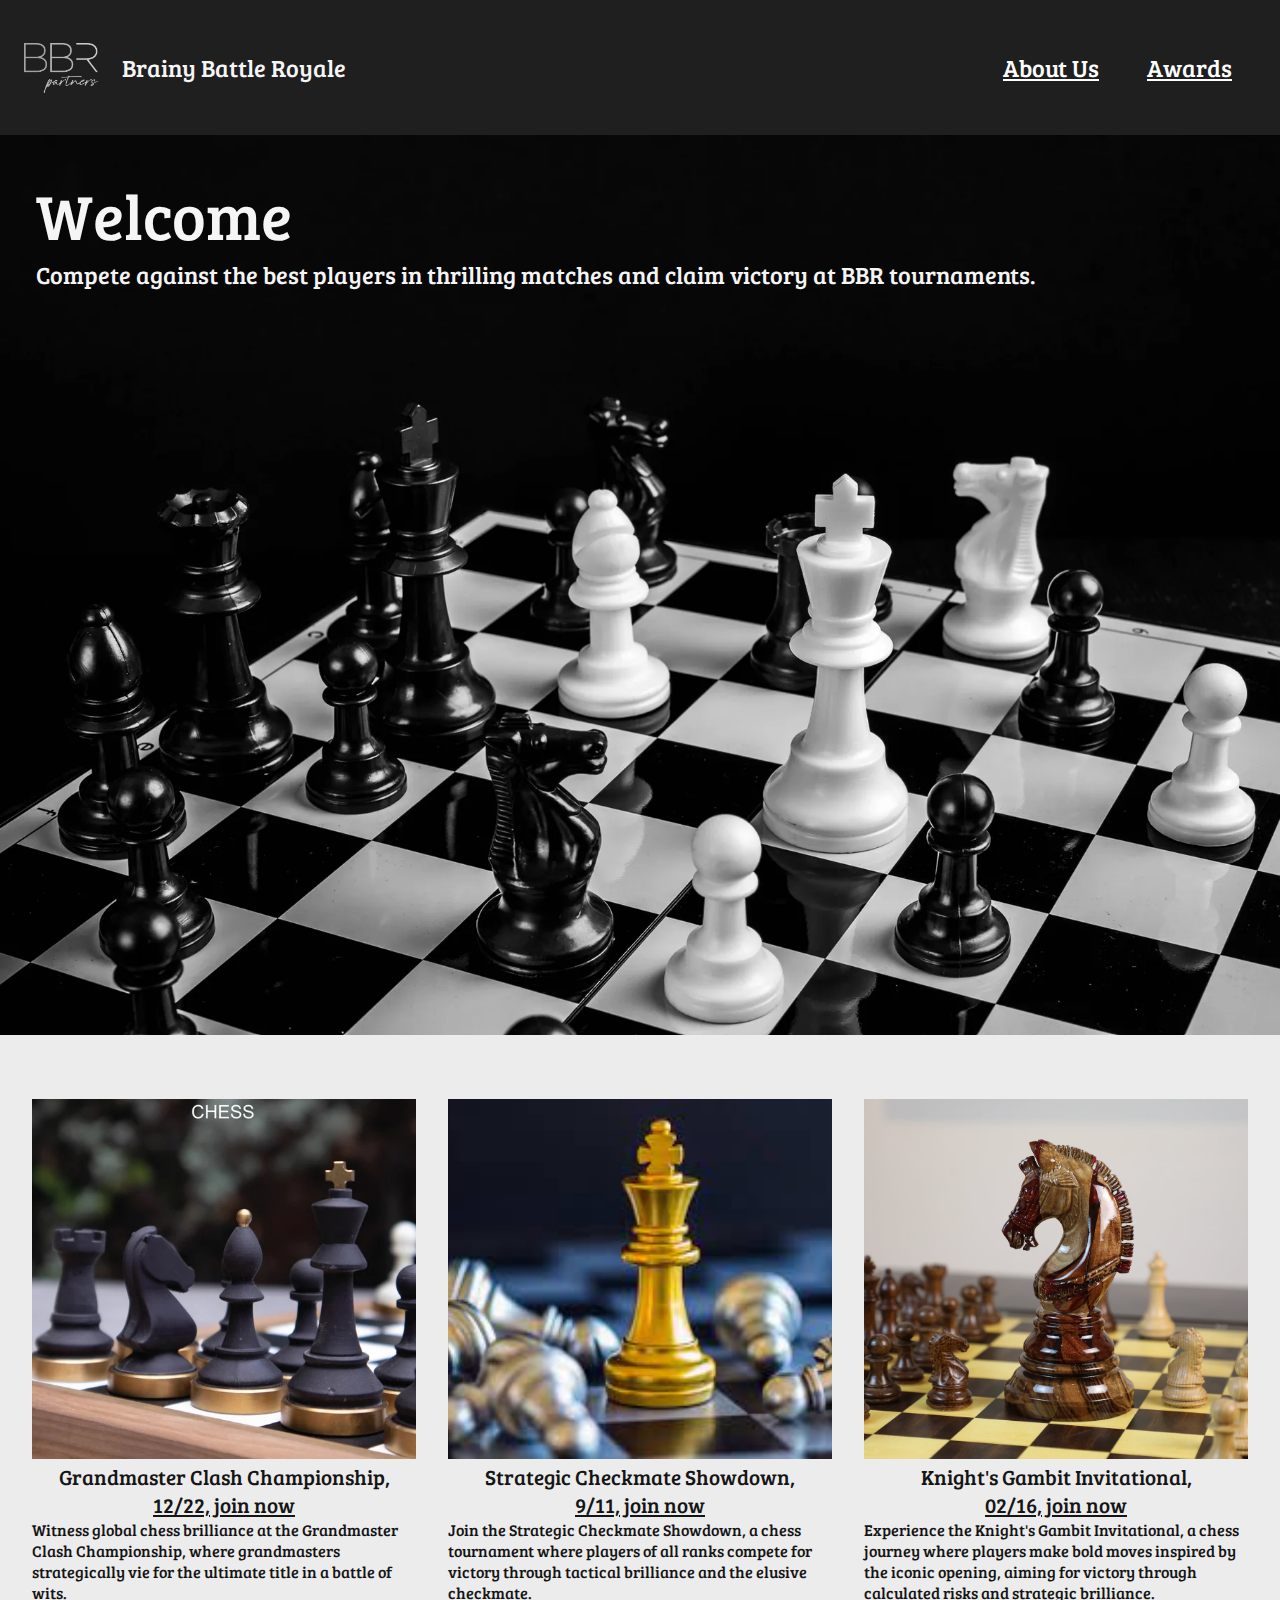
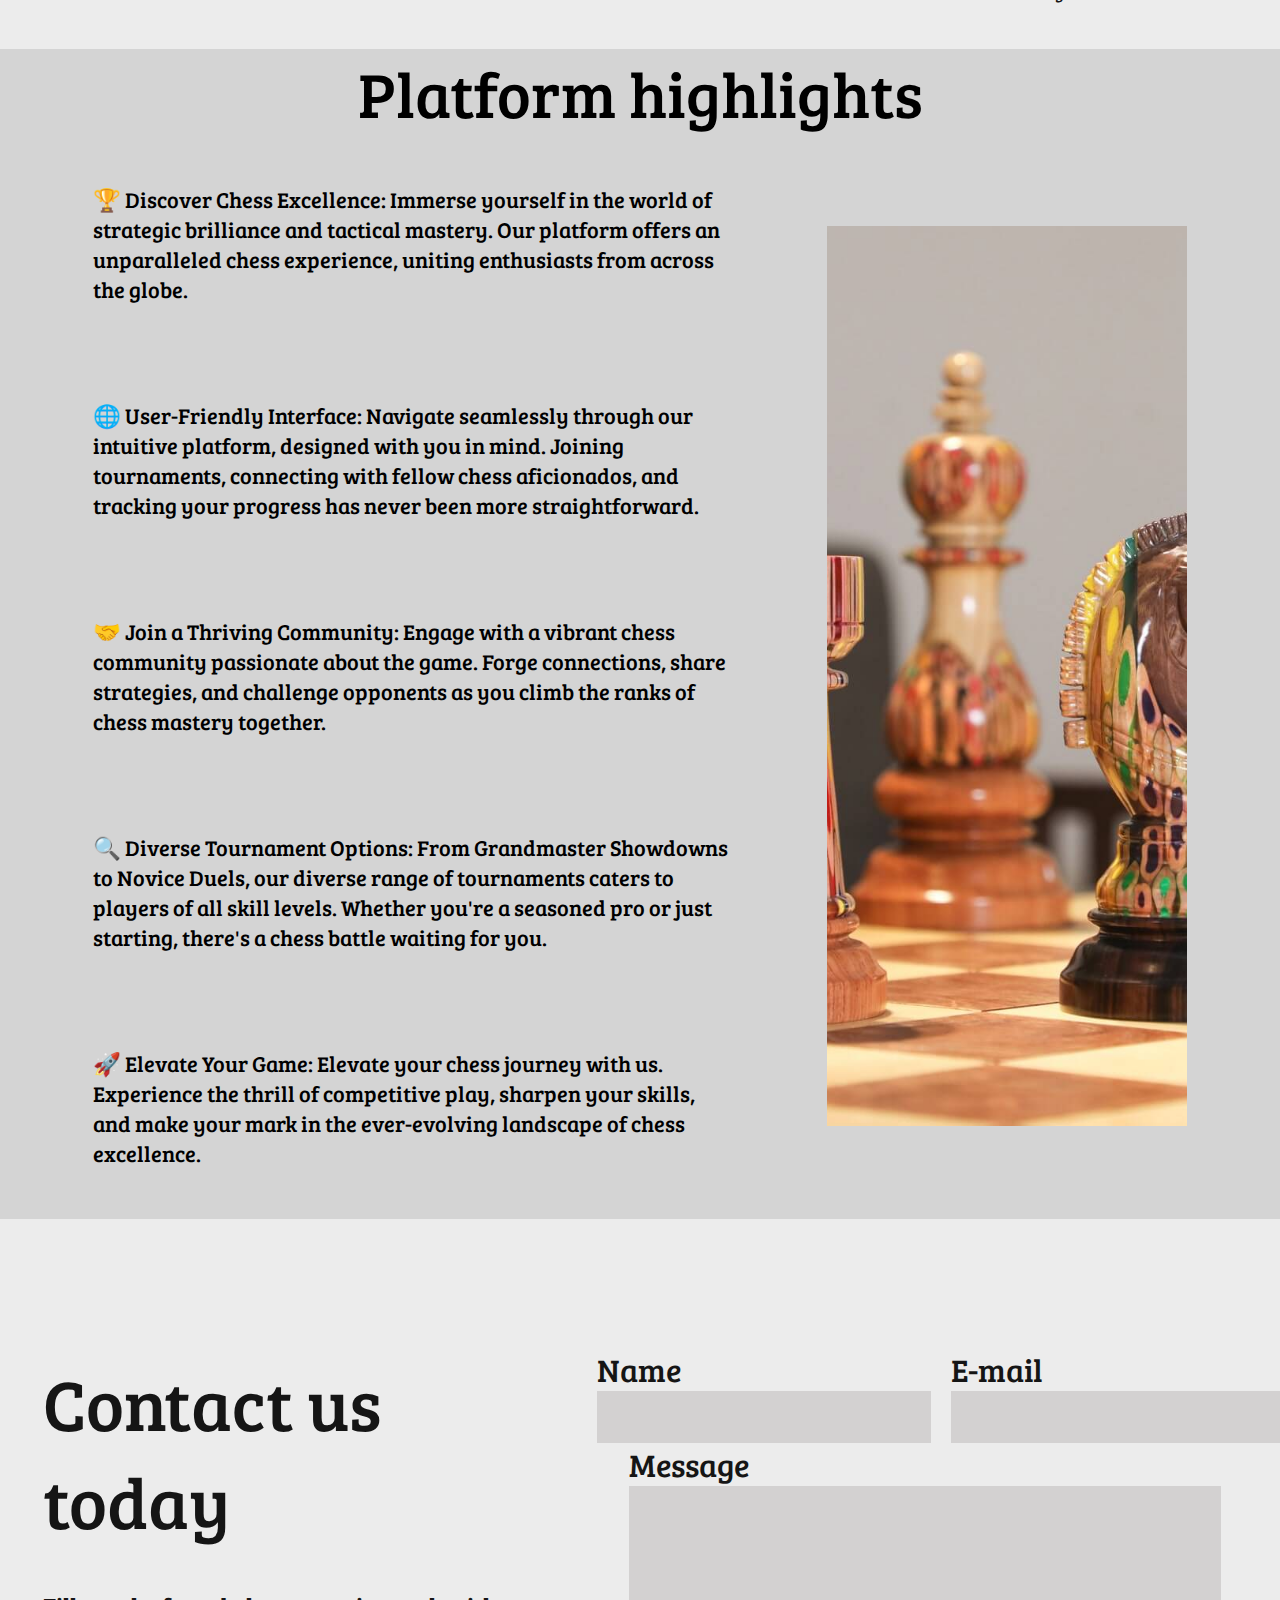
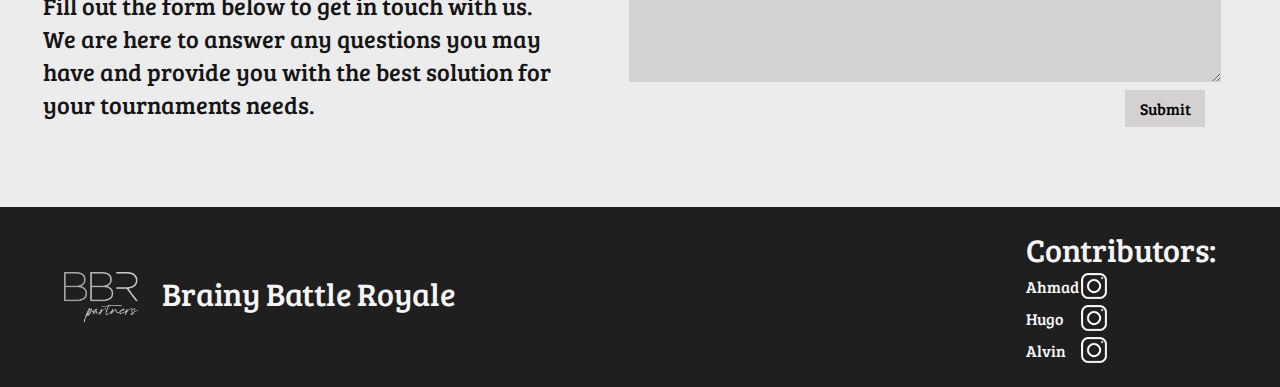
==== index.html @ 762f39c5 "remove pic from link" ====
<!DOCTYPE html>
<html lang="en">
  <head>
    <meta charset="UTF-8" />
    <meta http-equiv="X-UA-Compatible" content="IE=edge" />
    <meta name="viewport" content="width=device-width, initial-scale=1.0" />
    <title>BBR</title>
    <link rel="stylesheet" href="style.css" />
    <script src="index.js" defer></script>
  </head>
  <body>
    <header>
      <div class="left">
        <img src="assets/WhiteBBRLogo.png" alt="Logo" class="logo" />
        <div class="logo-name">Brainy Battle Royale</div>
      </div>

      <ul>
        <li><a href="AboutUs.html">About Us</a></li>
        <li><a href="Awardsindex.html">Awards</a></li>
      </ul>
    </header>

    <div class="hero">
      <img src="assets/ElegantChessImage.jpg" alt="" class="welcome-image" />
      <div class="welcome-text">
        <div class="title">Welcome</div>
        <div class="sub">
          Compete against the best players in thrilling matches and claim
          victory at BBR tournaments.
        </div>
      </div>
    </div>

    <main>
      <div class="card-container">
        <div class="card">
            <img src="assets/ChessPreiumSet.png" alt="" class="image-card" />
            <div class="tournament-info">
                <div class="tournament-title">
                    Grandmaster Clash Championship,
                    <a href="" class="join">12/22, join now</a>
                  </div>
                  <div class="tournament-text">
                      Witness global chess brilliance at the Grandmaster Clash
                      Championship, where grandmasters strategically vie for the ultimate
                      title in a battle of wits.
                  </div>
              </div>
        </div>
        <div class="card">
            <img src="assets/strategy.jpg" alt="" class="image-card" />
          <div class="tournament-info">
            <div class="tournament-title">
              Strategic Checkmate Showdown,
              <a href="" class="join">9/11, join now</a>
            </div>
            <div class="tournament-text">
              Join the Strategic Checkmate Showdown, a chess tournament where players of 
              all ranks compete for victory through tactical brilliance and the elusive checkmate.
            </div>
          </div>
        </div>
        <div class="card">
            <img src="assets/knight.jpg" alt="" class="image-card" />
            <div class="tournament-info">
                <div class="tournament-title">
                    Knight's Gambit Invitational,
                    <a href="" class="join">02/16, join now</a>
                  </div>
                  <div class="tournament-text">
                      Experience the Knight's Gambit Invitational, a chess journey where players make bold moves 
                      inspired by the iconic opening, aiming for victory through calculated risks and strategic brilliance.
                  </div>
              </div>
        </div>
      </div>

      <div class="highlights-container">
        <div class="title">Platform highlights</div>
        <div class="highlights">
          <div class="highlight-text-container">
            <span class="highlight-text">🏆 Discover Chess Excellence: Immerse yourself in the world of strategic brilliance and tactical mastery. Our platform offers an unparalleled chess experience, uniting enthusiasts from across the globe.</span>
            <span class="highlight-text">🌐 User-Friendly Interface: Navigate seamlessly through our intuitive platform, designed with you in mind. Joining tournaments, connecting with fellow chess aficionados, and tracking your progress has never been more straightforward.</span>
            <span class="highlight-text">🤝 Join a Thriving Community: Engage with a vibrant chess community passionate about the game. Forge connections, share strategies, and challenge opponents as you climb the ranks of chess mastery together.          </span>
            <span class="highlight-text">🔍 Diverse Tournament Options: From Grandmaster Showdowns to Novice Duels, our diverse range of tournaments caters to players of all skill levels. Whether you're a seasoned pro or just starting, there's a chess battle waiting for you.</span>
            <span class="highlight-text">🚀 Elevate Your Game: Elevate your chess journey with us. Experience the thrill of competitive play, sharpen your skills, and make your mark in the ever-evolving landscape of chess excellence.</span>
          </div>
          <img src="assets/GiantColouredPieces.jpg" alt="">
        </div>
      </div>
    </main>

    <footer>
        <div class="contact-container">
            <div class="contact-text-container">
                <div class="contact-title">Contact us today</div>
                <div class="contact-text">
                    Fill out the form below to get in touch with us. We are here 
                    to answer any questions you may have and provide you with 
                    the best solution for your tournaments needs.
                </div>
            </div>
            <form>
                <div class="top-form">
                    <div class="name-container">
                        <label for="name" >Name</label>
                        <input type="text" name="name" id="name" class="input">
                    </div>

                    <div class="email-container">
                        <label for="email">E-mail</label>
                        <input type="email" name="email" id="email" class="input">
                    </div>
                </div>
                <div class="bottom">
                    <label for="message">Message</label>
                    <textarea name="message" id="message" class="input"></textarea>
                </div>
                <button type="submit" class="submit">Submit</button>
            </form>
        </div>

        <div class="credits">
            <div class="left-credits">
                <img src="assets/WhiteBBRLogo.png" alt="Logo" class="logo-bottom" />
                <div class="logo-name">Brainy Battle Royale</div>
            </div>
            <div class="credit-right">
                <div class="credit-contributors">Contributors:</div>
                <div class="link-section">
                  <div class="link-name">
                    <span>Ahmad</span>
                    <span>Hugo</span>
                    <span>Alvin</span>
                  </div>
                  <div class="link-container">
                    <a target="_blank" href="https://www.instagram.com/ahmad.nocap/"><img src="assets/whiteinstagram.png" alt="" class="ig"></a>
                    <a target="_blank" href="https://www.instagram.com/hugowilinski/"><img src="assets/whiteinstagram.png" alt="" class="ig"></a>
                    <a target="_blank" href="https://www.youtube.com/watch?v=dQw4w9WgXcQ&ab_channel=RickAstley"><img src="assets/whiteinstagram.png" alt="" class="ig"></a>
                  </div>
                </div>
            </div>
        </div>
      <!--
        Onsdag: Gör footer & leta efter bild till platform highligts, tid över, kör media queries
        Torsdag: Gör klart media queries och javascript popups
      -->
    </footer>
  </body>
</html>
---- style.css ----
:root {
    --black: rgb(21,21,21);
    --dark-gray: rgb(31,31,31);
    --white: rgb(245,245,245);
    --darker-white: rgb(236, 236, 236);
}

body {
  font-family: bree-serif;
  margin: 0px;
  color: var(--white);
  background: var(--darker-white);
  overflow-x: hidden;
}

@font-face {
  font-family: bree-serif;
  src: url("assets/BreeSerif-Regular.ttf");
}

.flex {
  display: flex;
}
header {
  background: var(--dark-gray);
  height: 15vh;
  display: flex;
  justify-content: space-between;
  padding: 0px 24px;
}

header .left,
header ul {
  display: flex;
  align-items: center;
}
.position {
  display: flex;
  position: absolute;
}

.size {
  width: 100vw;
  height: 50px;
}

header ul li {
  margin: 24px;
  list-style: none;
  color: var(--white);
}

header a {
  color: white;
  font-size: 1.5em;
}

.logo-name {
  margin-left: 24px;
  font-size: 1.5em;
}

.logo {
  height: 50px;
  transition: all 200ms ease-in-out;
}

.logo-bottom {
    height: 50px;
}

.hero {
  display: flex;
  height: 100vh;
}

img {
  object-fit: cover;
}

.welcome-image {
  background: rgba(0, 0, 0, 0.5);
  width: 100vw;
  height: 100vh;
  object-fit: cover;
}

.right {
  color: var(--black);
}

.welcome-text {
  position: absolute;
  margin: 36px;
}

.title {
  font-size: 4em;
}

.sub {
  font-size: 1.5em;
}

.card-container {
  height: 50vh;
  display: flex;
  justify-content: space-evenly;
  margin-top: 32px;
}

main {
  height: 200vh;
  display: flex;
  flex-direction: column;
  justify-content: space-between;
  margin-top: 32px;
}

.card {
  color: var(--black);
  width: 30vw;
  height: 40vh;
}

.tournament-title a {
  color: var(--black);
}

.image-card {
  width: 30vw;
  height: 40vh;
}

.tournament-title {
  font-size: 1.3em;
  display: flex;
  flex-direction: column;
  justify-content: center;
  align-items: center;
}

.highlights-container {
  color: black;
  margin-bottom: 48px;
  height: 130vh;
  width: 100vw;
  background: rgba(0, 0, 0, 0.1);
}

.highlights-container .title {
  text-align: center;
}

.highlights {
  height: 120vh;
  display: flex;
  align-items: center;
  justify-content: space-evenly;
}

.highlights img {
  height: 100vh;
  width: 40vh;
  text-align: center;
}

.highlight-text-container {
  height: 100vh;
  display: flex;
  font-size: 1.4em;
  height: inherit;
  flex-direction: column;
  justify-content: space-around;
}

.highlight-text {
  width: 50vw;
}

/*FOOTER STYLE*/

footer {
  background: var(--dark-gray);
  height: 80vh;
}

.contact-container {
  height: 60vh;
  display: flex;
  justify-content: space-evenly;
  align-items: center;
  background: var(--darker-white);
  color: var(--black);
}

.credits {
  display: flex;
  justify-content: space-between;
  height: 20vh;
  width: 100vw;
  align-items: center;
}

.contact-text {
  display: flex;
}

.contact-title {
  font-size: 3em;
}

.contact-text-container {
  font-size: 1.5em;
  width: 40vw;
  display: flex;
  flex-direction: column;
  justify-content: space-evenly;
  height: 50vh;
}

form {
  height: 50vh;
  width: 50vw;
  display: flex;
  flex-direction: column;
  justify-content: center;
  align-items: center;
}

.top-form {
  display: flex;
  gap: 3%;
  justify-content: space-around;
  width: 100%;
}

.name-container,
.email-container {
  display: flex;
  flex-direction: column;
}

label {
  font-size: 2em;
}

input {
  font-size: 1.5em;
  padding: 0.5em;
  border: none;
  outline: none;
  background: rgba(174, 169, 169, 0.4);
}

.bottom {
  width: 100%;
  display: flex;
  flex-direction: column;
  align-items: start;
  margin-left: 10%;
}

textarea {
  border: none;
  padding: 8px;
  font-size: 1.5em;
  outline: none;
  background: rgba(174, 169, 169, 0.4);
  width: 90%;
  height: 20vh;
}

.credit-right a img {
  width: 32px;
}

.left-credits,
.credit-right {
  margin: 0px 5%;
  display: flex;
}

.left-credits .logo-name {
  font-size: 2em;
}

.credit-right {
  display: flex;
  flex-direction: column;
}

.credit-contributors {
  font-size: 2em;
}

.link-section {
  display: flex;
  justify-content: start;
}

.link-name {
  display: flex;
  flex-direction: column;
  justify-content: space-around;
}

.link-container a {
  display: flex;
  justify-content: center;
}

.submit {
  margin-top: 8px;
  width: 80px;
  padding: 8px;
  font-size: 1em;
  border: none;
  background: rgba(174, 169, 169, 0.4);
  font-family: bree-serif;
  align-self: end;
  margin-right: 32px;
  transition: all 200ms ease-in-out;
}

header a {
  color: white;
  font-size: 1.5em;
  transition: all 200ms ease-in-out;
}

header a:hover {
  color: purple;
  font-size: 30px;
}

.ig {
  transition: all 200ms ease-in-out;
}

.ig:hover {
  transform: scale(1.5);
}

.submit:hover {
  transform: scale(1.3);
}

.logo:hover {
  transform: scale(1.4);
}

.input:focus {
    border: 3px solid var(--black);
}

.input {
    transition: all 100ms ease-in-out;
}
/*MEDIA QUERIES*/

@media screen and (max-width: 1000px) {
  .tournament-title {
    font-size: 1.2em;
  }

  .highlight-text {
    font-size: 0.8em;
  }

  .contact-title {
    font-size: 2em;
  }

  label,
  input {
    font-size: 1em;
  }

  .submit {
    width: 100%;
    margin-right: 0px;
  }
}

@media screen and (max-width: 700px) {
  ul li a {
    font-size: 1.3em;
  }

  header ul li {
    margin: 12px;
  }

  .tournament-title {
    font-size: 1em;
  }

  .card-container {
    margin-bottom: 30vh;
  }

  .highlight-text {
    font-size: 0.6em;
  }

  .highlight-text-container {
    justify-content: space-evenly;
  }

  input {
    width: 150px;
  }

  textarea {
    height: 150px;
  }

  .contact-title {
    font-size: 1.5em;
  }

  .contact-container {
    gap: 20px;
  }

  .contact-text {
    font-size: 0.8em;
  }

  .left-credits .logo-name {
    font-size: 1.5em;
  }
}

@media screen and (max-width: 500px) {
  .highlights img {
    display: none;
  }

  .highlights-container .title {
    font-size: 3em;
  }

  .card-container {
    margin-bottom: 40vh;
  }

  .logo-name {
    font-size: 1em;
  }

  ul li a {
    font-size: 0.8em;
  }

  .contact-container {
    flex-direction: column;
    align-items: center;
  }

  .contact-text {
    width: 80vw;
    align-self: center;
  }

  .contact-title {
    width: 80vw;
    align-self: center;
  }

  footer {
    margin-top: 15vh;
  }

  form {
    width: 80vw;
    margin-bottom: 5vh;
  }

  .left-credits .logo-name {
    font-size: 0.8em;
  }

  .credit-contributors {
    font-size: 1.5em;
  }
}

@media screen and (max-width: 500px) {
  ul li a {
    font-size: 0.8em;
  }

  .left {
    width: 150px;
  }

  header ul li {
    margin: 4px;
  }

  ul {
    padding: 0px;
  }

  .card-container {
    margin-bottom: 50vh;
  }

  footer {
    margin-top: 25vh;
  }
}
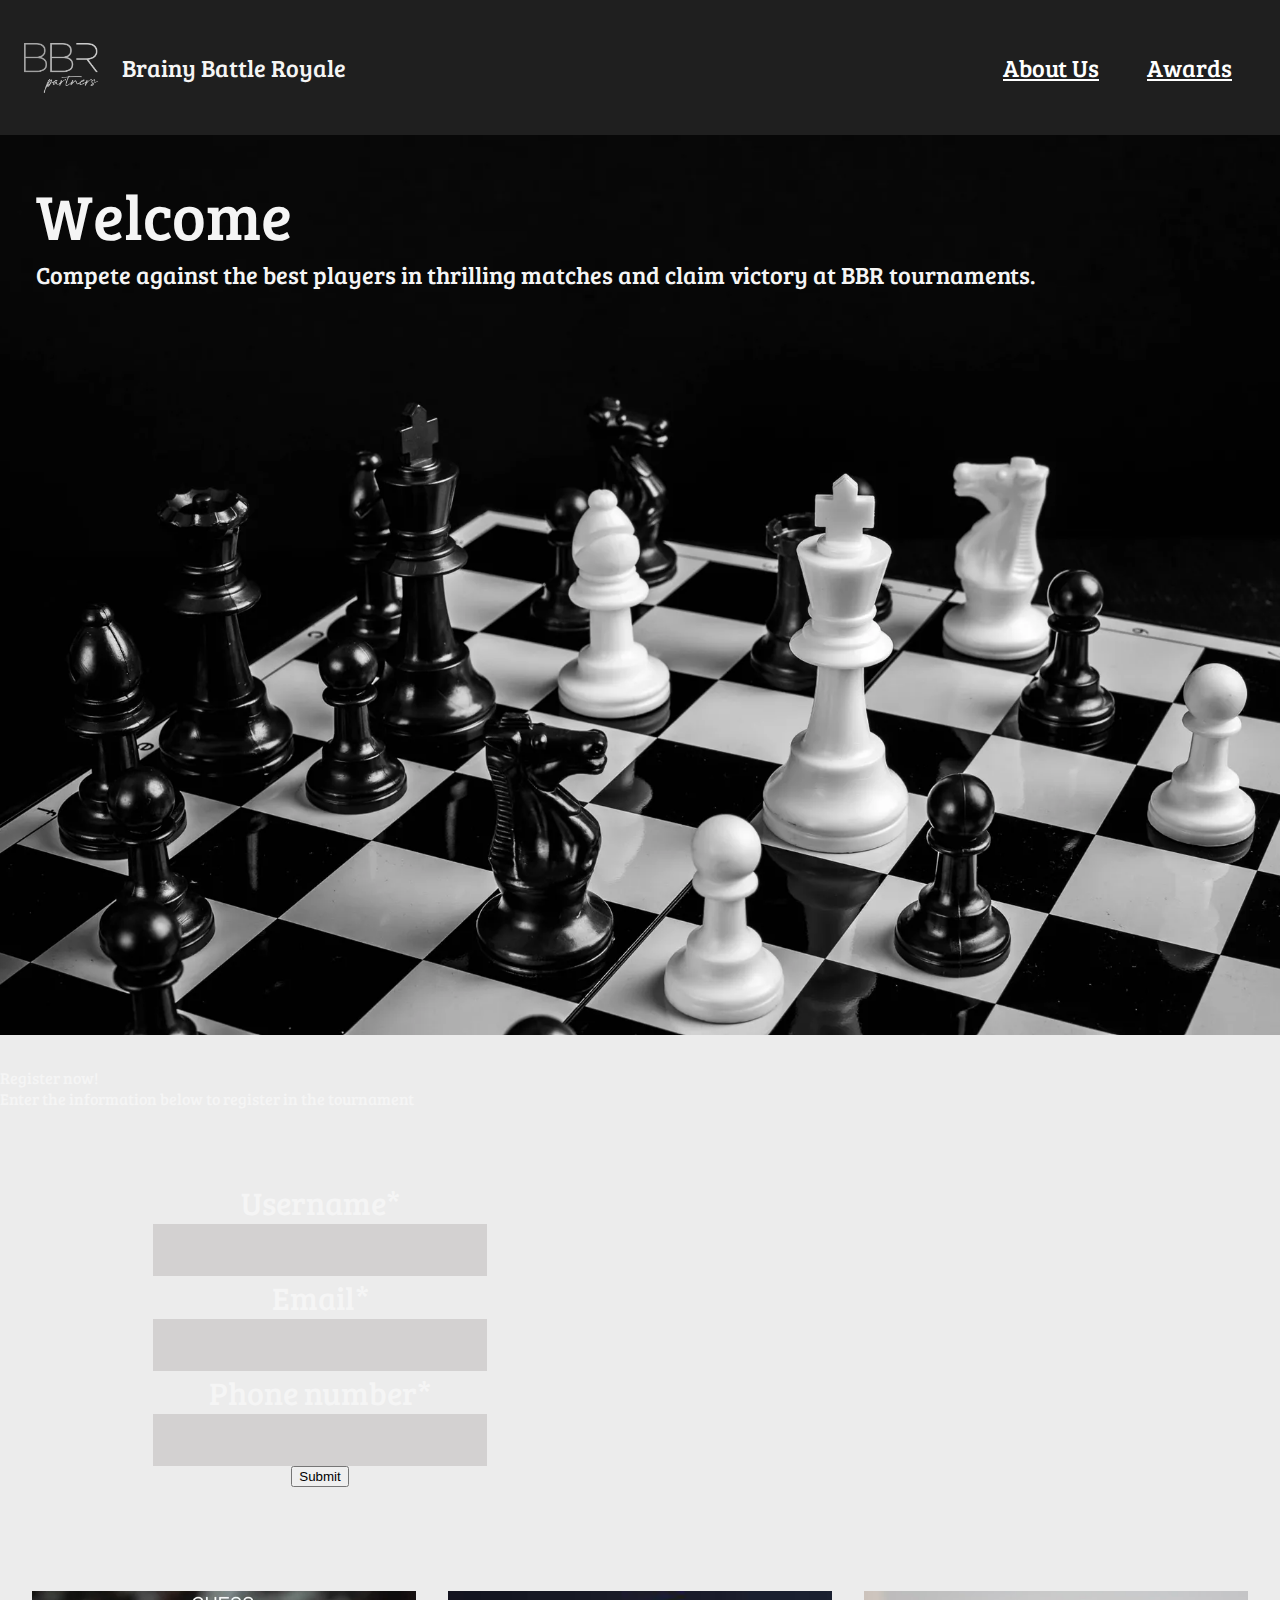
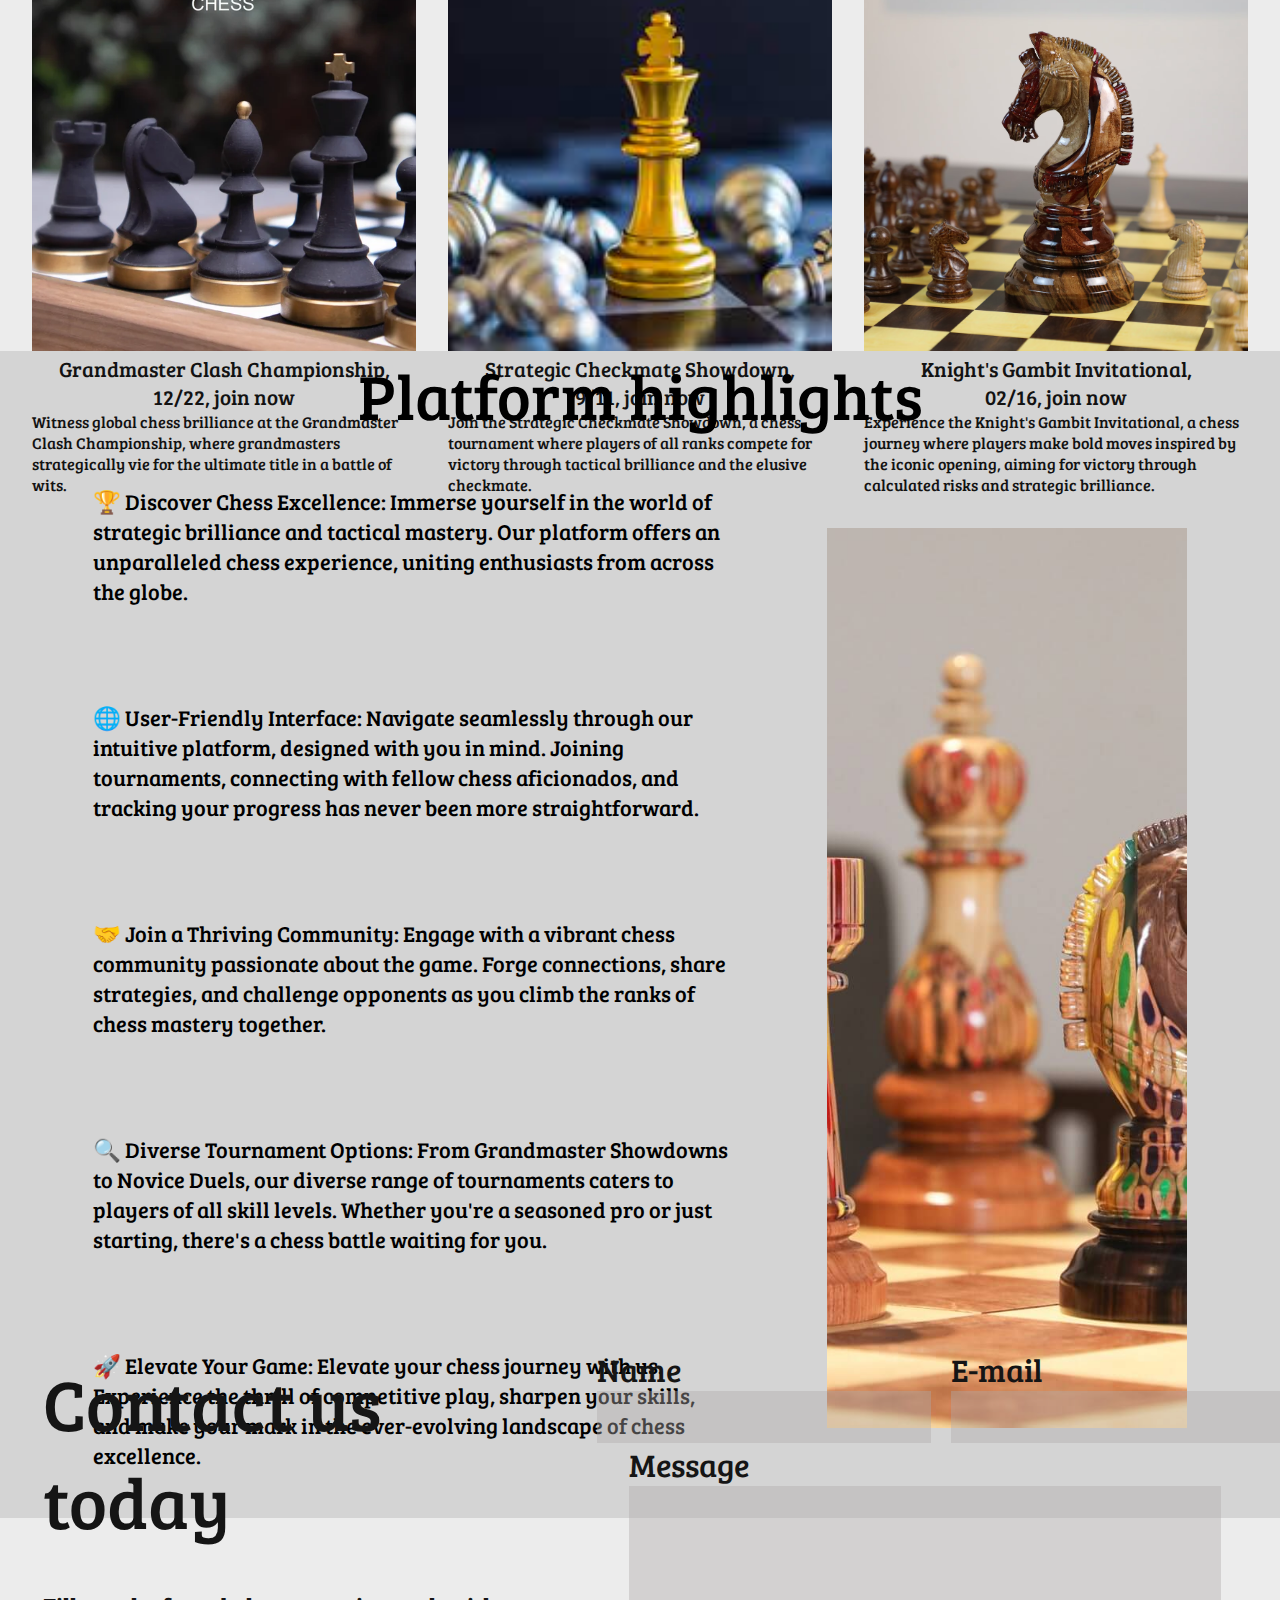
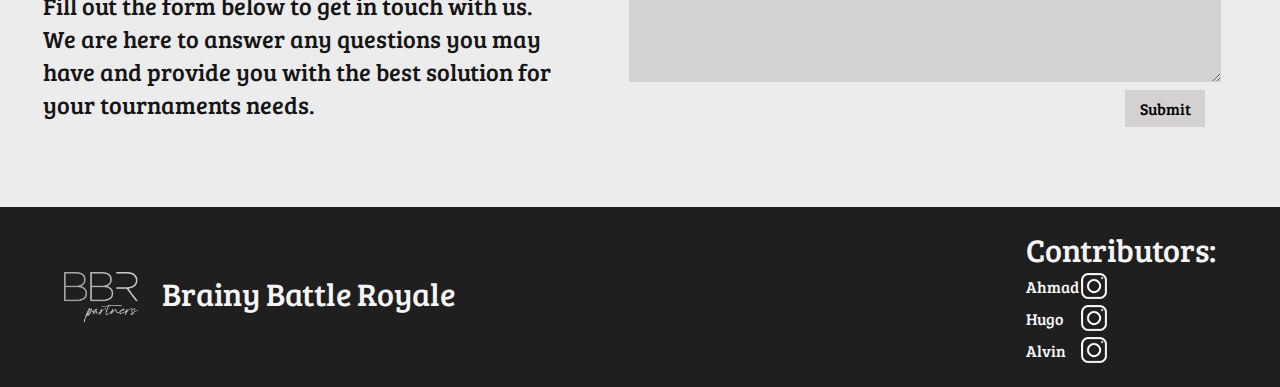
==== commit dc34cfda: "add popup" ====
--- a/index.html
+++ b/index.html
@@ -32,14 +32,31 @@
       </div>
     </div>
 
-    <main>
+    <main>  
+      <div class="pop-up">
+        <div class="pop-up-text bigger">Register now!</div>
+        <div class="pop-up-text">Enter the information below to register in the tournament</div>
+
+        <form class="popup-form">
+          <label for="username">Username*</label>
+          <input type="text" name="username" id="username" class="input">
+
+          <label for="email">Email*</label>
+          <input type="email" name="email" id="email" class="input">
+
+          <label for="number">Phone number*</label>
+          <input type="number" name="number" id="number" class="input">
+
+          <button type="submit" class="popup-btn">Submit</button>
+        </form>
+      </div>
       <div class="card-container">
         <div class="card">
             <img src="assets/ChessPreiumSet.png" alt="" class="image-card" />
             <div class="tournament-info">
                 <div class="tournament-title">
                     Grandmaster Clash Championship,
-                    <a href="" class="join">12/22, join now</a>
+                    <div class="join">12/22, join now</div>
                   </div>
                   <div class="tournament-text">
                       Witness global chess brilliance at the Grandmaster Clash
@@ -53,7 +70,7 @@
           <div class="tournament-info">
             <div class="tournament-title">
               Strategic Checkmate Showdown,
-              <a href="" class="join">9/11, join now</a>
+              <div class="join">9/11, join now</div>
             </div>
             <div class="tournament-text">
               Join the Strategic Checkmate Showdown, a chess tournament where players of 
@@ -66,7 +83,7 @@
             <div class="tournament-info">
                 <div class="tournament-title">
                     Knight's Gambit Invitational,
-                    <a href="" class="join">02/16, join now</a>
+                    <div class="join">02/16, join now</div>
                   </div>
                   <div class="tournament-text">
                       Experience the Knight's Gambit Invitational, a chess journey where players make bold moves 
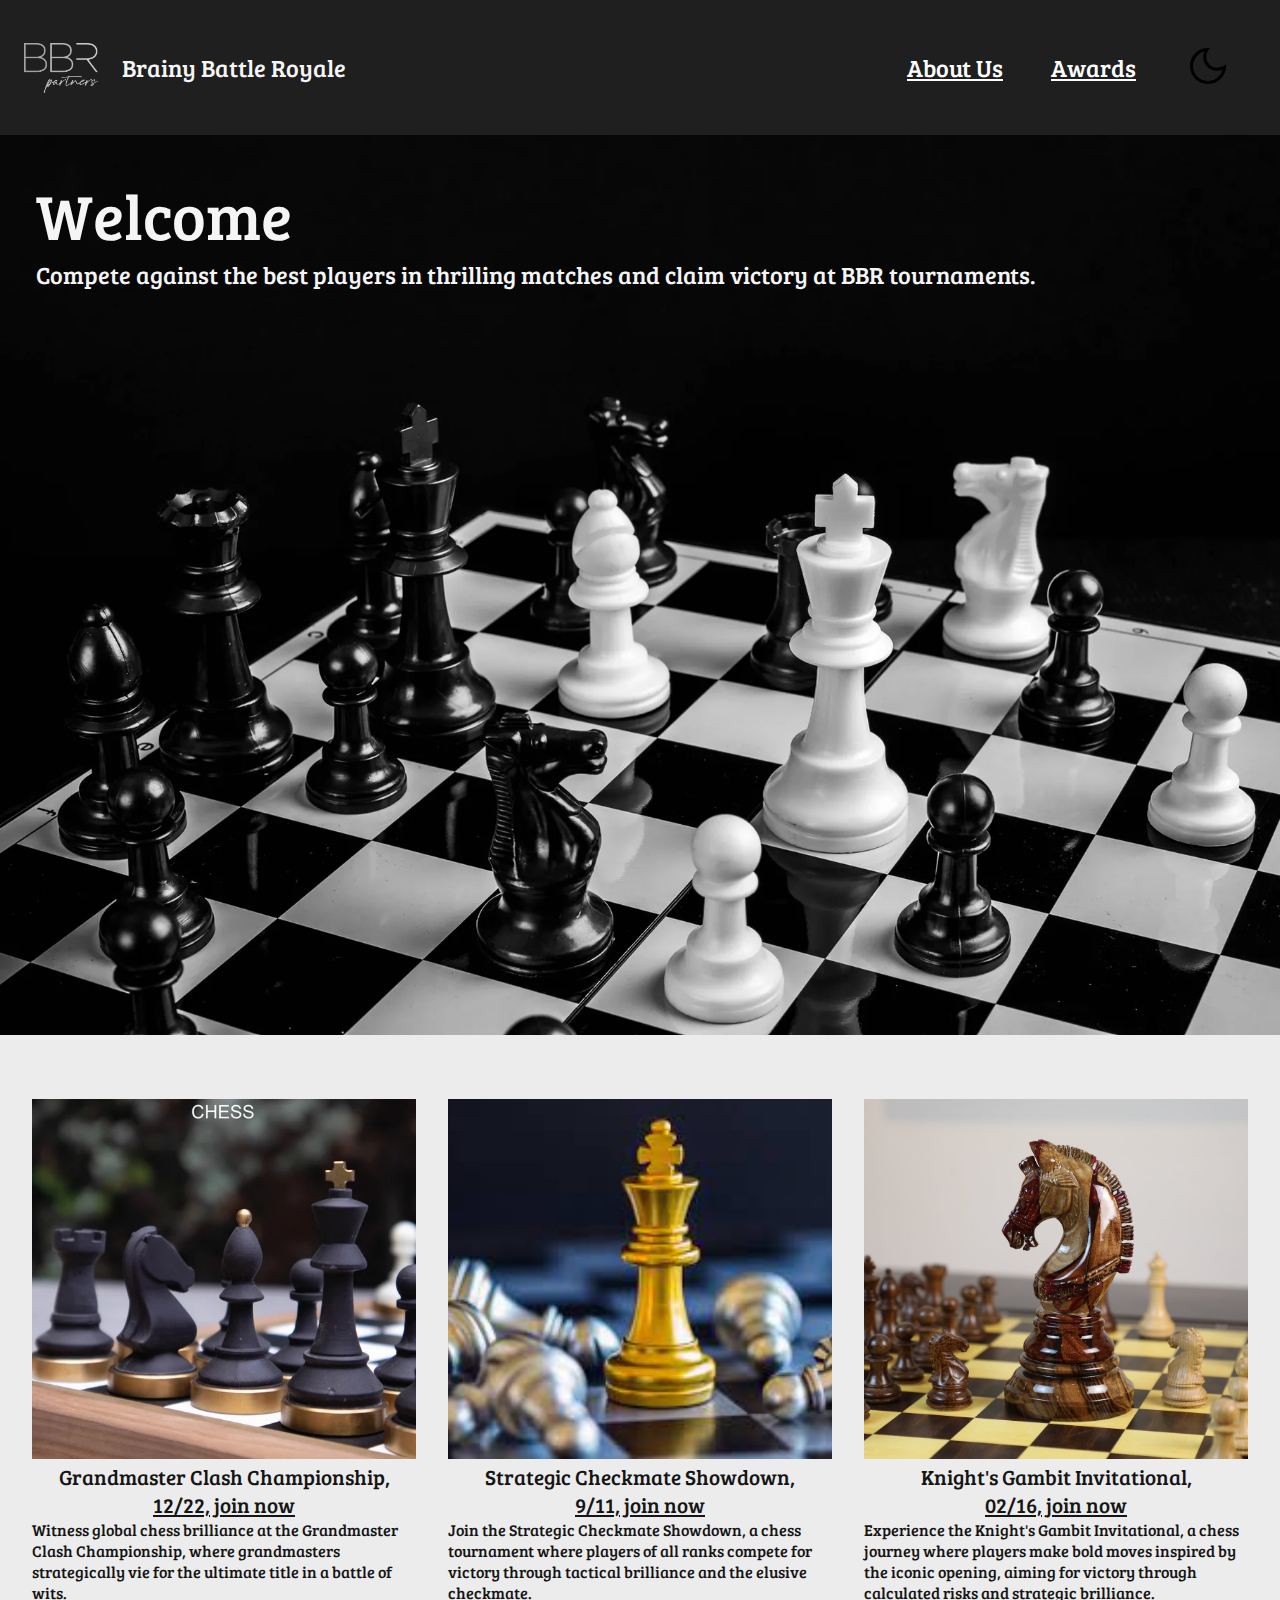
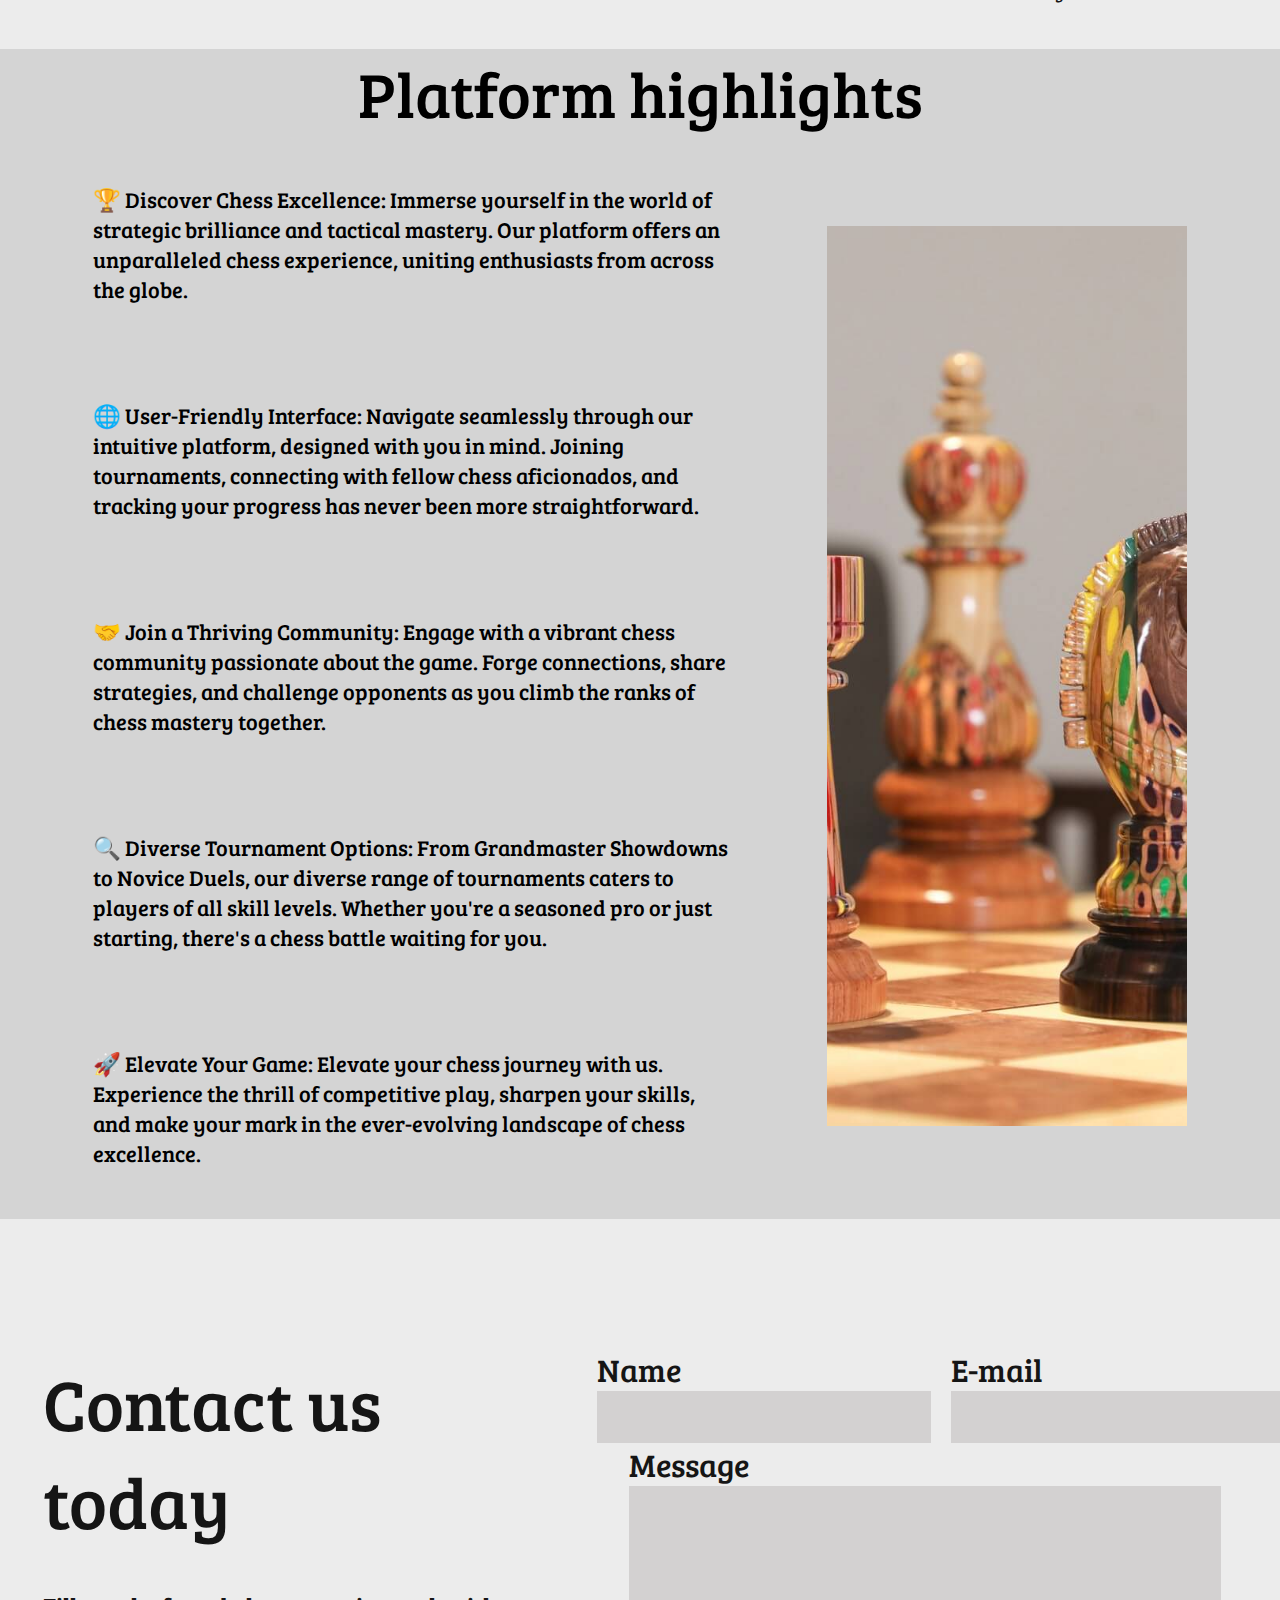
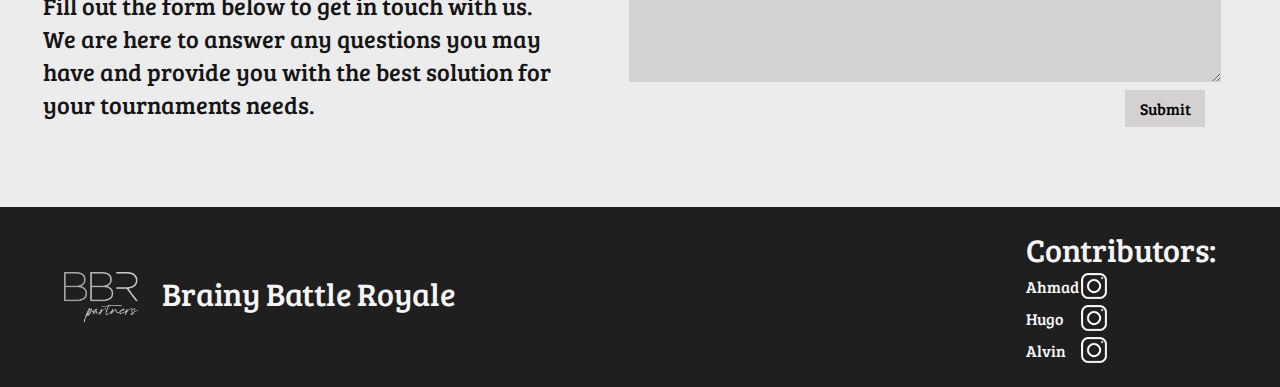
==== commit 25a4fee0: "Dark mode" ====
--- a/index.html
+++ b/index.html
@@ -18,6 +18,15 @@
       <ul>
         <li><a href="AboutUs.html">About Us</a></li>
         <li><a href="Awardsindex.html">Awards</a></li>
+        <li>
+          <img
+          src="assets/dark_mode_FILL0_wght400_GRAD0_opsz48.png"
+          alt=""
+          button
+          onclick="toggleMode()"
+          id="modeToggle"/>
+          </li>
+          
       </ul>
     </header>
 
--- a/style.css
+++ b/style.css
@@ -12,7 +12,17 @@
   background: var(--darker-white);
   overflow-x: hidden;
 }
-
+body.dark-mode {
+  background-color: #222;
+  color: #ddd;
+  
+  .tournament-text, .tournament-title, .join, .title , .highlight-text {
+  color: white;
+  }
+  
+  }
+  
+  
 @font-face {
   font-family: bree-serif;
   src: url("assets/BreeSerif-Regular.ttf");
@@ -178,6 +188,59 @@
   width: 50vw;
 }
 
+.pop-up {
+  position: absolute;
+  height: 30vw;
+  width: 100vh;
+  background: var(--black);
+  align-self: center;
+  display: none;
+  flex-direction: column;
+  align-items: flex-start;
+  padding: 1em;
+  background: rgb(217, 212, 212);
+  color: black;
+  box-shadow: rgba(0, 0, 0, 1) 0px 3px 8px;
+}
+
+.join {
+  text-decoration: underline;
+}
+
+.popup-btn {
+  transition: 200ms ease-in-out;
+}
+
+.popup-btn:hover {
+  transform: scale(1.1);
+}
+
+.popup-form {
+  display: flex;
+  flex-direction: column;
+  width: inherit;
+  height: inherit;
+}
+
+.popup-form button {
+  width: 300px;
+  align-self: end;
+  margin-top: 1em;
+  padding: 0.5em;
+  font-size: 1.3em;
+  border: none;
+  background: rgba(174, 169, 169, 0.4);
+}
+
+.pop-up-text.bigger {
+  font-size: 2em;
+  margin-bottom: 8px;
+}
+
+.pop-up-text {
+  font-size: 1.5em;
+}
+
 /*FOOTER STYLE*/
 
 footer {
@@ -219,7 +282,7 @@
   height: 50vh;
 }
 
-form {
+footer form {
   height: 50vh;
   width: 50vw;
   display: flex;
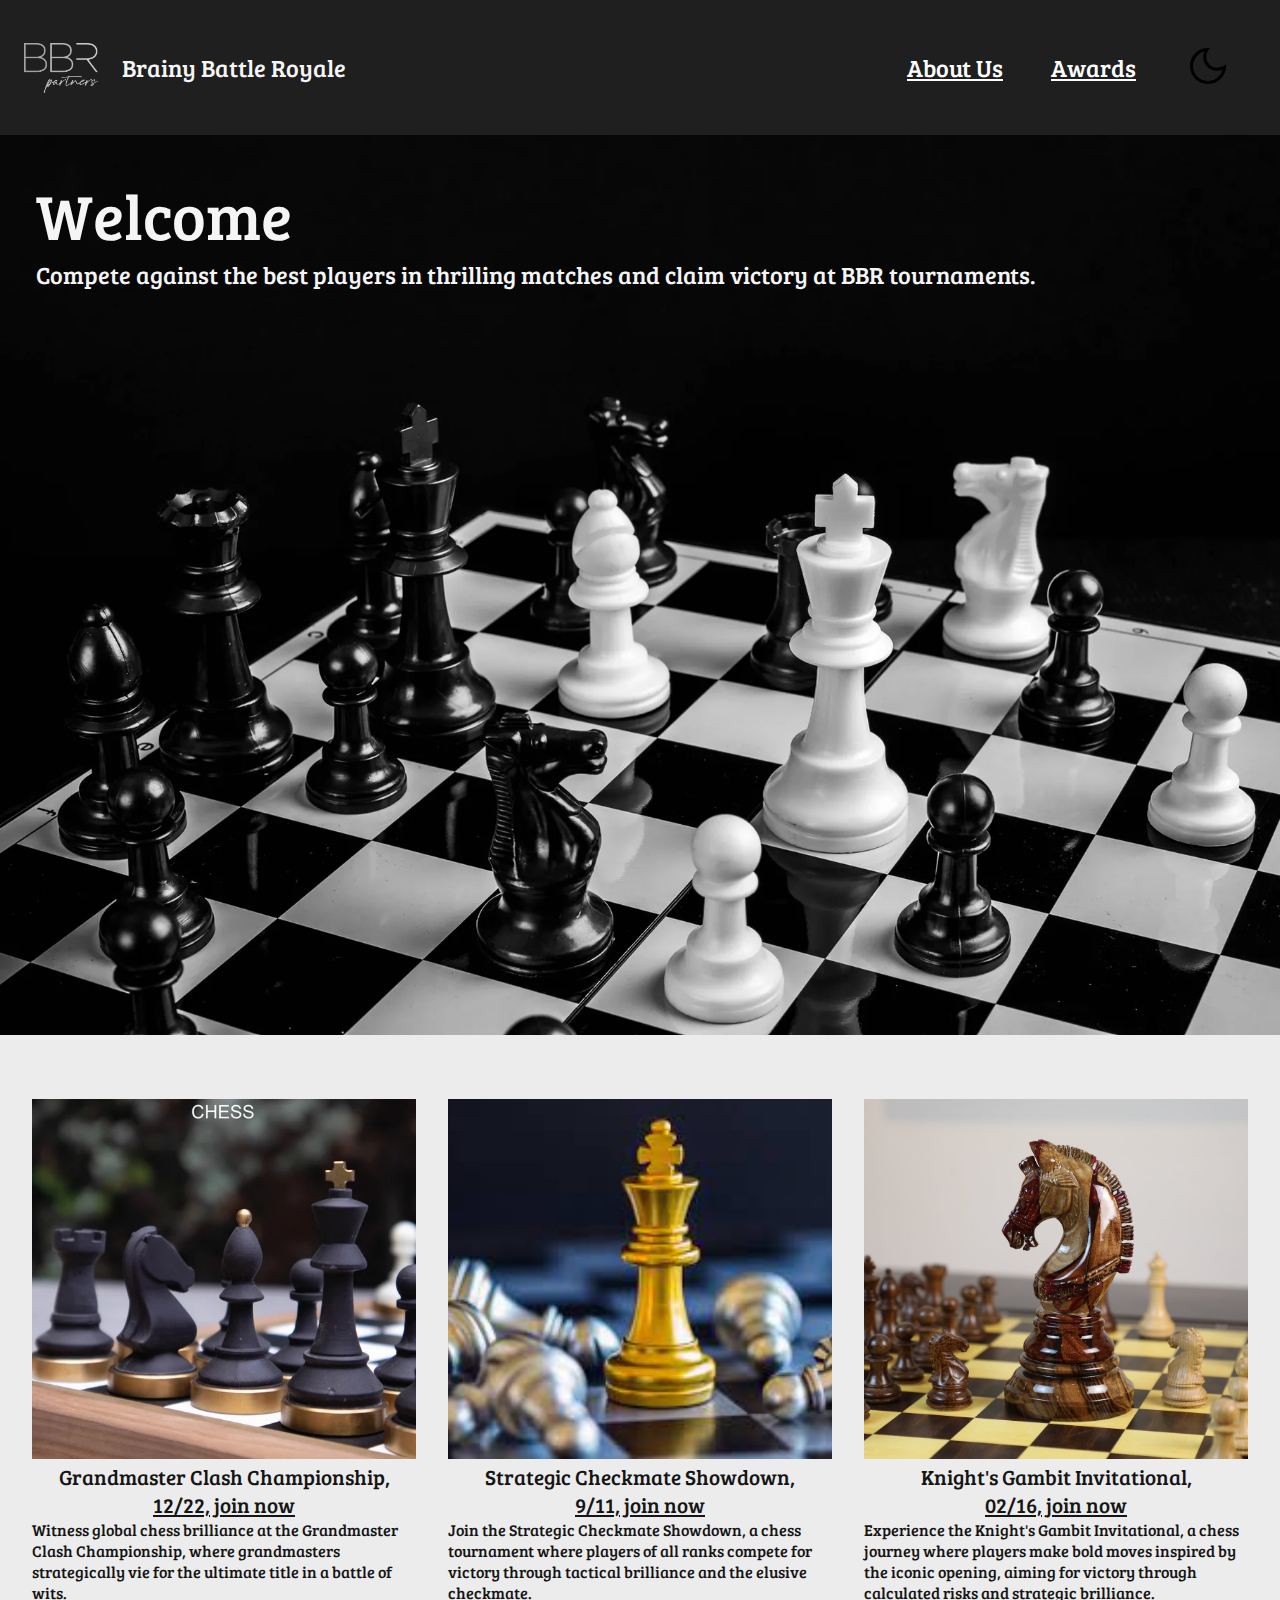
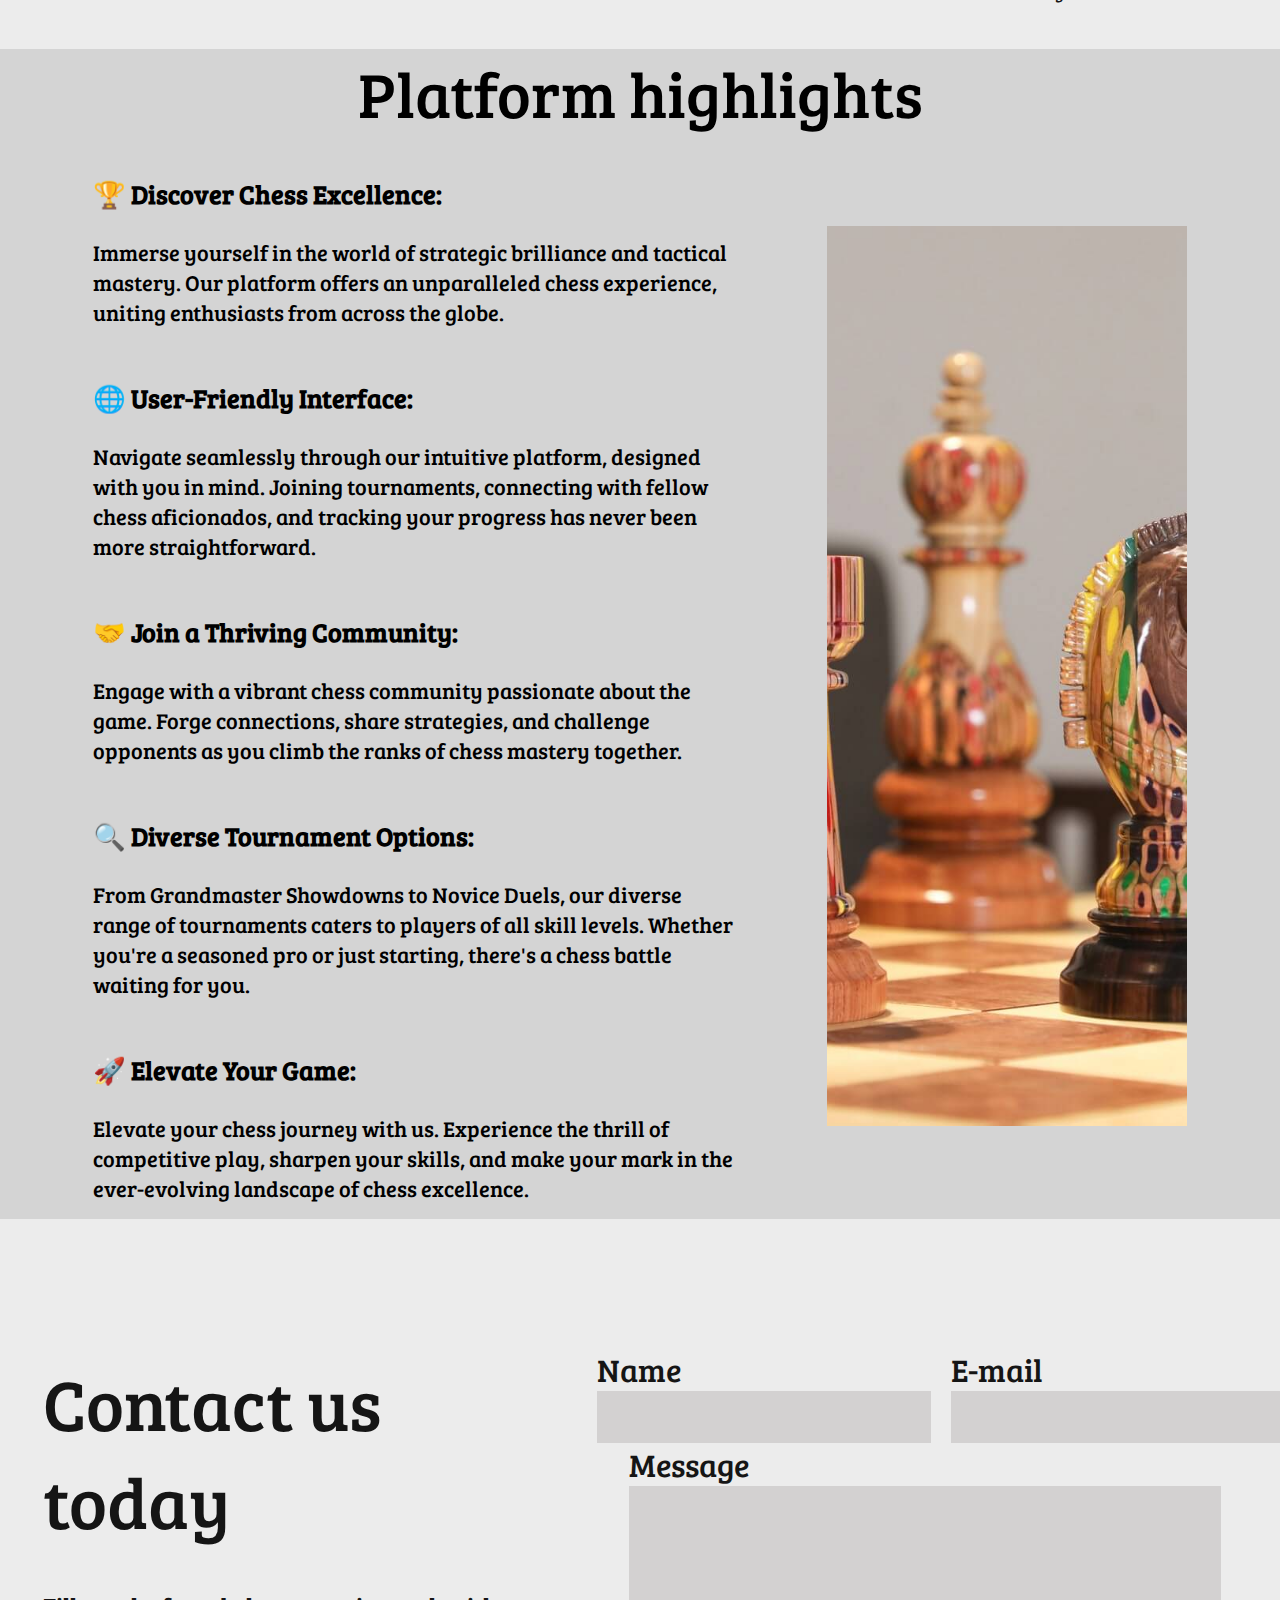
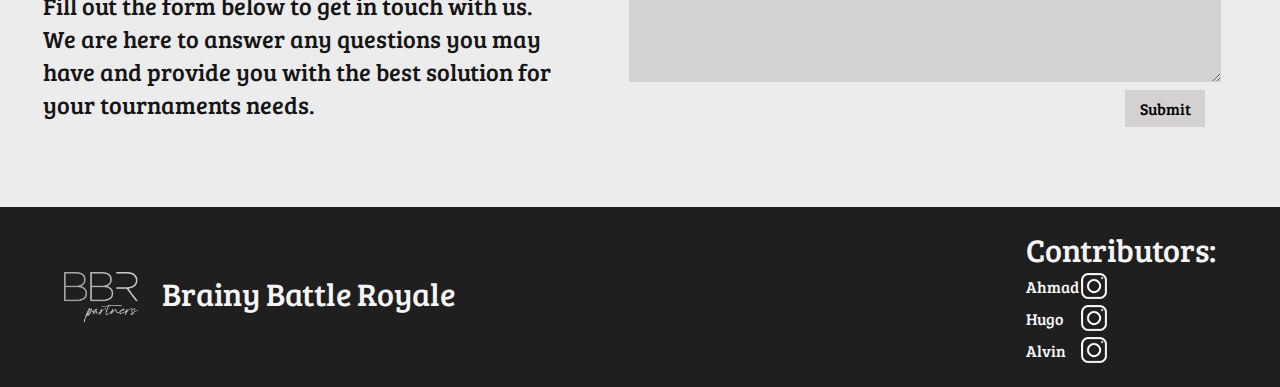
==== commit 977c22ca: "add h3 to title" ====
--- a/index.html
+++ b/index.html
@@ -14,7 +14,6 @@
         <img src="assets/WhiteBBRLogo.png" alt="Logo" class="logo" />
         <div class="logo-name">Brainy Battle Royale</div>
       </div>
-
       <ul>
         <li><a href="AboutUs.html">About Us</a></li>
         <li><a href="Awardsindex.html">Awards</a></li>
@@ -24,7 +23,7 @@
           alt=""
           button
           onclick="toggleMode()"
-          id="modeToggle"/>
+          id="toggleMode"/>
           </li>
           
       </ul>
@@ -46,7 +45,7 @@
         <div class="pop-up-text bigger">Register now!</div>
         <div class="pop-up-text">Enter the information below to register in the tournament</div>
 
-        <form class="popup-form">
+        <form class="popup-form" autocomplete="off">
           <label for="username">Username*</label>
           <input type="text" name="username" id="username" class="input">
 
@@ -54,7 +53,7 @@
           <input type="email" name="email" id="email" class="input">
 
           <label for="number">Phone number*</label>
-          <input type="number" name="number" id="number" class="input">
+          <input type="tel" name="number" id="number" class="input">
 
           <button type="submit" class="popup-btn">Submit</button>
         </form>
@@ -106,11 +105,11 @@
         <div class="title">Platform highlights</div>
         <div class="highlights">
           <div class="highlight-text-container">
-            <span class="highlight-text">🏆 Discover Chess Excellence: Immerse yourself in the world of strategic brilliance and tactical mastery. Our platform offers an unparalleled chess experience, uniting enthusiasts from across the globe.</span>
-            <span class="highlight-text">🌐 User-Friendly Interface: Navigate seamlessly through our intuitive platform, designed with you in mind. Joining tournaments, connecting with fellow chess aficionados, and tracking your progress has never been more straightforward.</span>
-            <span class="highlight-text">🤝 Join a Thriving Community: Engage with a vibrant chess community passionate about the game. Forge connections, share strategies, and challenge opponents as you climb the ranks of chess mastery together.          </span>
-            <span class="highlight-text">🔍 Diverse Tournament Options: From Grandmaster Showdowns to Novice Duels, our diverse range of tournaments caters to players of all skill levels. Whether you're a seasoned pro or just starting, there's a chess battle waiting for you.</span>
-            <span class="highlight-text">🚀 Elevate Your Game: Elevate your chess journey with us. Experience the thrill of competitive play, sharpen your skills, and make your mark in the ever-evolving landscape of chess excellence.</span>
+            <span class="highlight-text"><h3>🏆 Discover Chess Excellence: </h3> Immerse yourself in the world of strategic brilliance and tactical mastery. Our platform offers an unparalleled chess experience, uniting enthusiasts from across the globe.</span>
+            <span class="highlight-text"><h3>🌐 User-Friendly Interface: </h3> Navigate seamlessly through our intuitive platform, designed with you in mind. Joining tournaments, connecting with fellow chess aficionados, and tracking your progress has never been more straightforward.</span>
+            <span class="highlight-text"><h3>🤝 Join a Thriving Community: </h3>  Engage with a vibrant chess community passionate about the game. Forge connections, share strategies, and challenge opponents as you climb the ranks of chess mastery together.          </span>
+            <span class="highlight-text"><h3>🔍 Diverse Tournament Options: </h3> From Grandmaster Showdowns to Novice Duels, our diverse range of tournaments caters to players of all skill levels. Whether you're a seasoned pro or just starting, there's a chess battle waiting for you.</span>
+            <span class="highlight-text"><h3>🚀 Elevate Your Game: </h3>Elevate your chess journey with us. Experience the thrill of competitive play, sharpen your skills, and make your mark in the ever-evolving landscape of chess excellence.</span>
           </div>
           <img src="assets/GiantColouredPieces.jpg" alt="">
         </div>
@@ -127,7 +126,7 @@
                     the best solution for your tournaments needs.
                 </div>
             </div>
-            <form>
+            <form autocomplete="off">
                 <div class="top-form">
                     <div class="name-container">
                         <label for="name" >Name</label>
--- a/style.css
+++ b/style.css
@@ -12,6 +12,7 @@
   background: var(--darker-white);
   overflow-x: hidden;
 }
+
 body.dark-mode {
   background-color: #222;
   color: #ddd;
@@ -20,8 +21,7 @@
   color: white;
   }
   
-  }
-  
+}
   
 @font-face {
   font-family: bree-serif;
@@ -37,6 +37,14 @@
   display: flex;
   justify-content: space-between;
   padding: 0px 24px;
+}
+
+.card img {
+  transition: all 200ms ease-in-out;
+}
+
+.card img:hover {
+  transform: scale(0.9);
 }
 
 header .left,
@@ -205,6 +213,15 @@
 
 .join {
   text-decoration: underline;
+}
+
+
+#toggleMode {
+  transition: 200ms ease-in-out;
+}
+
+#toggleMode:hover {
+  transform: scale(1.3);
 }
 
 .popup-btn {
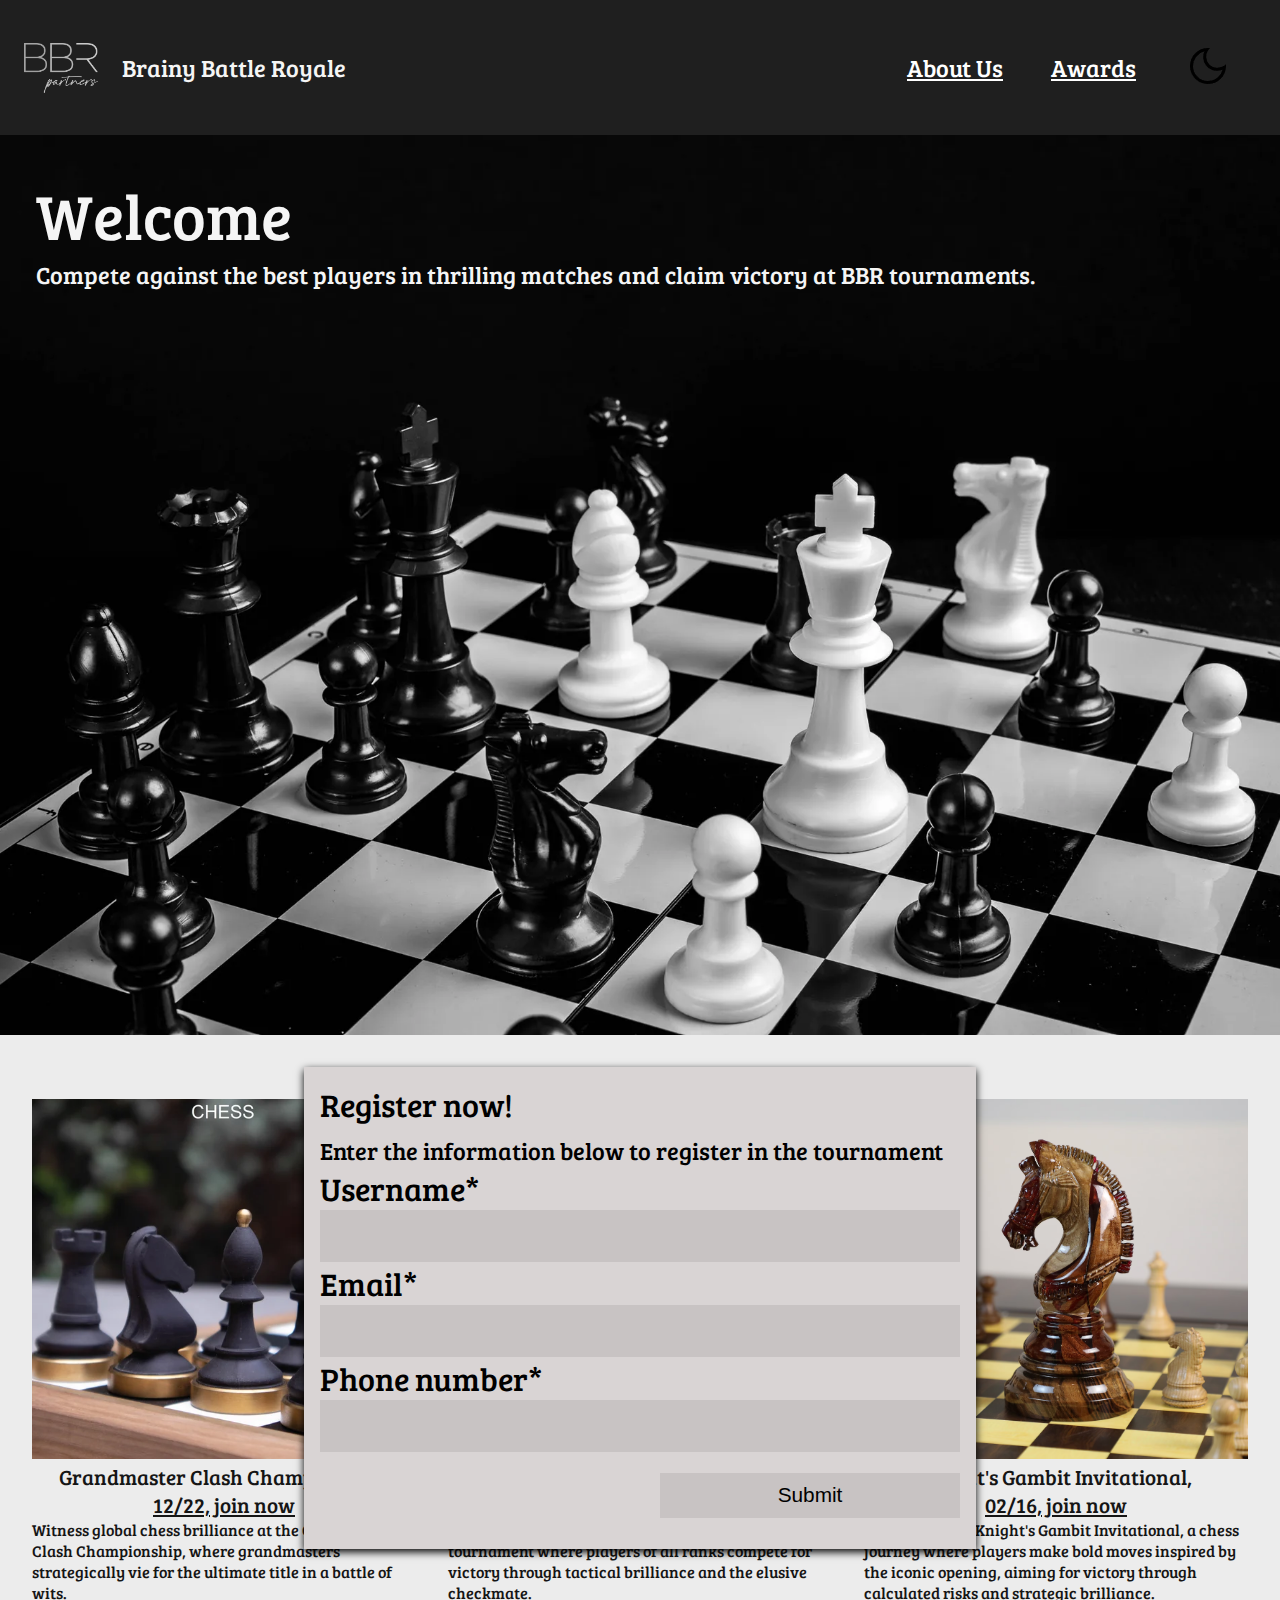
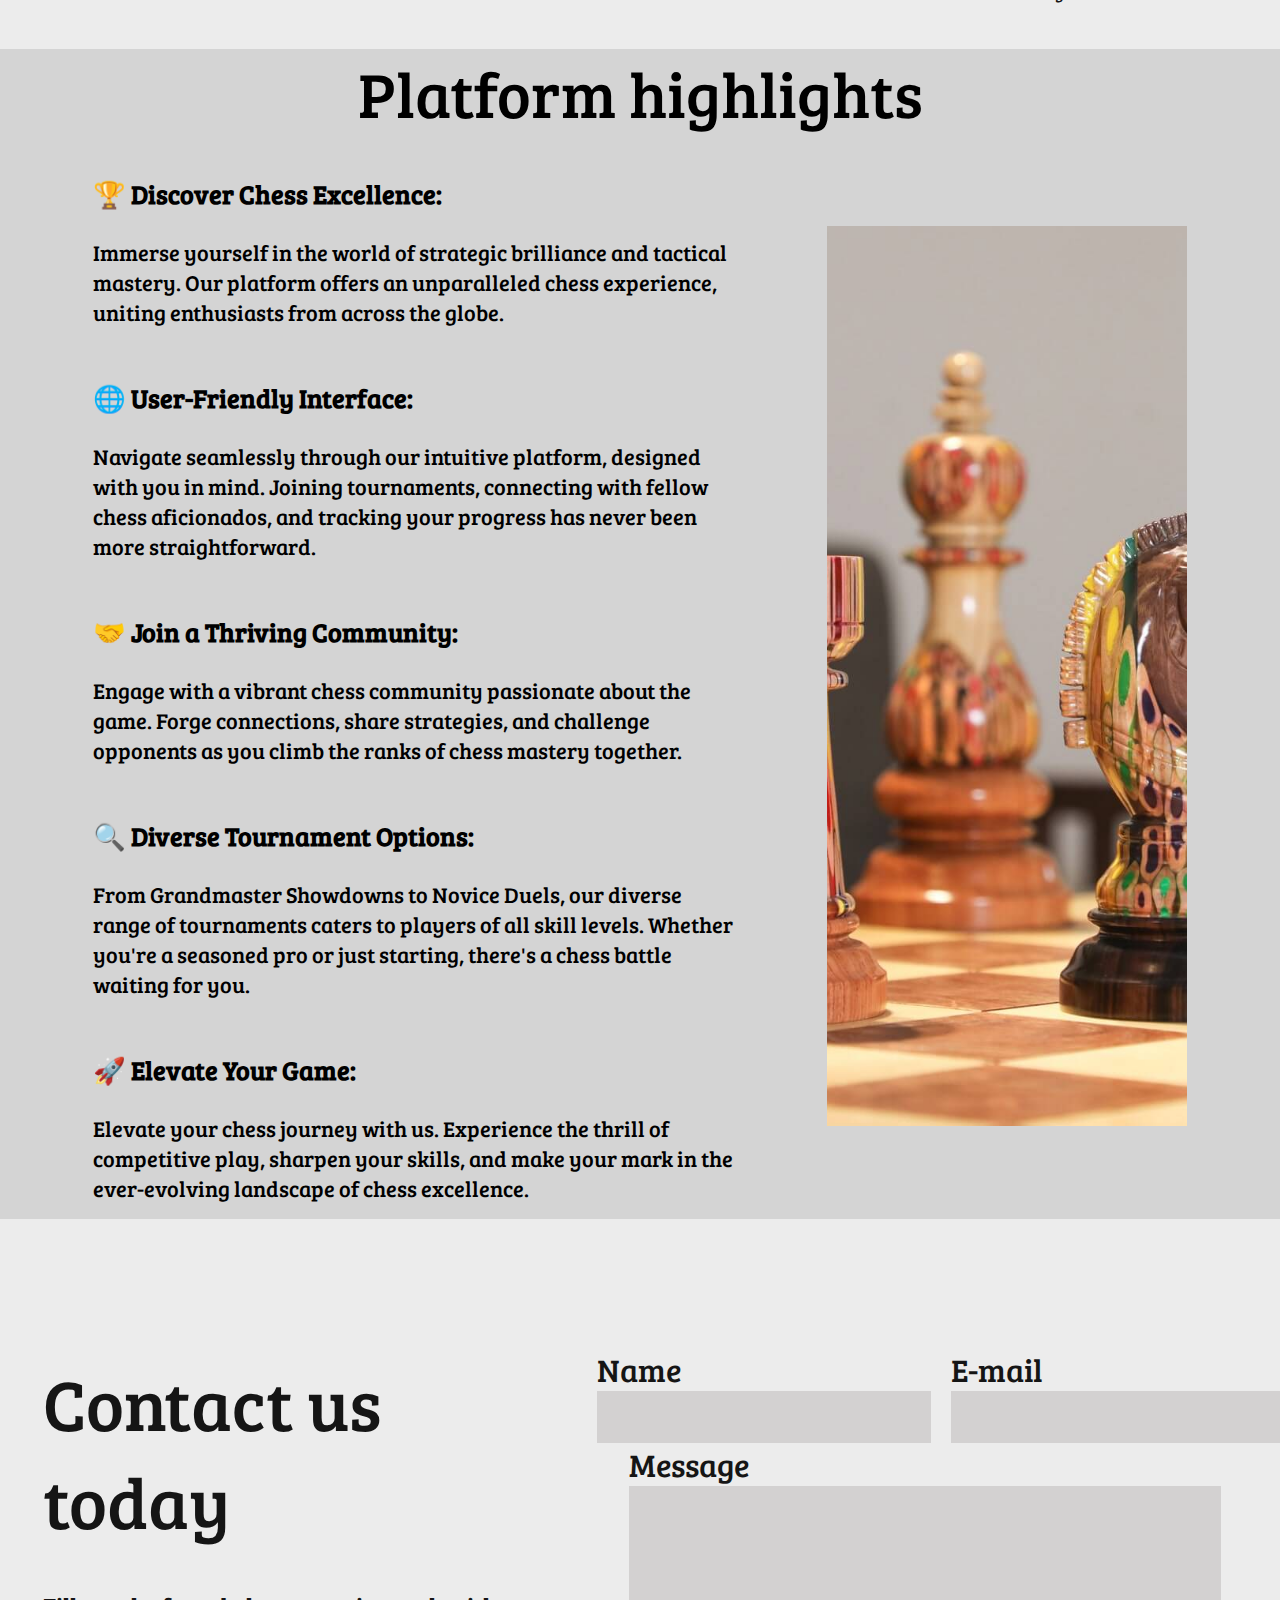
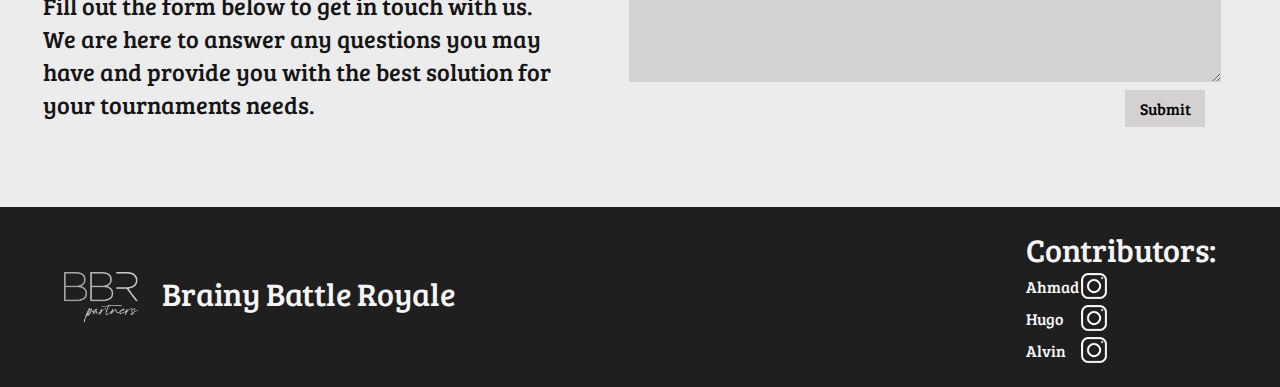
==== commit 4c1d76ea: "add shrink to fit" ====
--- a/index.html
+++ b/index.html
@@ -3,7 +3,7 @@
   <head>
     <meta charset="UTF-8" />
     <meta http-equiv="X-UA-Compatible" content="IE=edge" />
-    <meta name="viewport" content="width=device-width, initial-scale=1.0" />
+    <meta name="viewport" content="width=device-width, initial-scale=1, shrink-to-fit=no">
     <title>BBR</title>
     <link rel="stylesheet" href="style.css" />
     <script src="index.js" defer></script>
--- a/style.css
+++ b/style.css
@@ -37,6 +37,9 @@
   display: flex;
   justify-content: space-between;
   padding: 0px 24px;
+  position: sticky;
+  top: 0px;
+  z-index: 1;
 }
 
 .card img {
@@ -198,11 +201,11 @@
 
 .pop-up {
   position: absolute;
-  height: 30vw;
-  width: 100vh;
+  height: 50vh;
+  width: 50vw;
   background: var(--black);
   align-self: center;
-  display: none;
+  display: flex;
   flex-direction: column;
   align-items: flex-start;
   padding: 1em;
